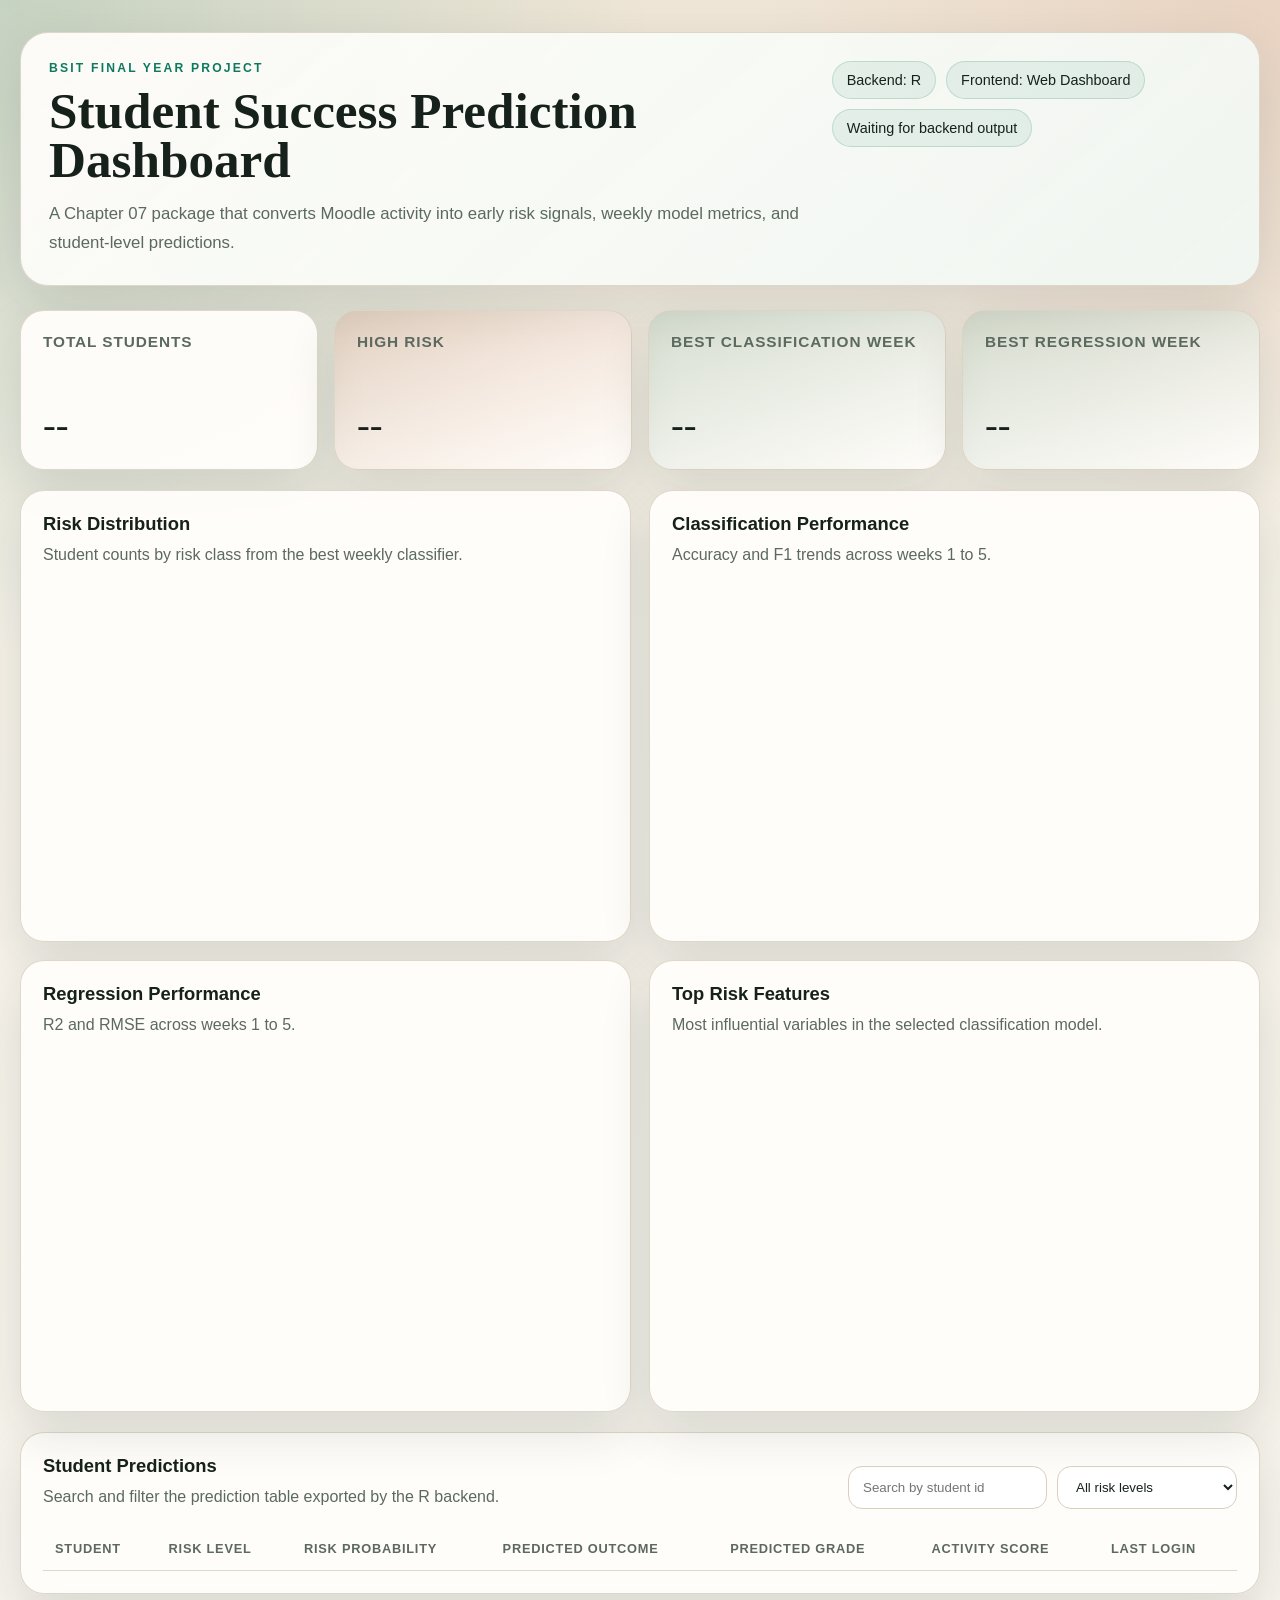
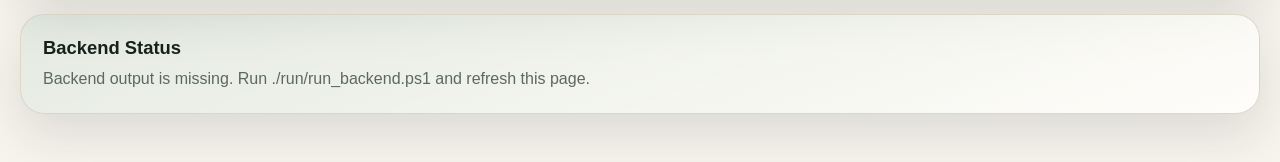
==== labook-code-main/fyp-ch07-prediction/frontend/index.html @ 8da55d39 "Add Chapter 07 student-prediction FYP package Introduce a self-contained Final Year Project package " ====
<!DOCTYPE html>
<html lang="en">
<head>
    <meta charset="UTF-8">
    <meta name="viewport" content="width=device-width, initial-scale=1.0">
    <title>Student Success Prediction Dashboard</title>
    <link rel="stylesheet" href="css/styles.css">
    <script src="https://cdn.plot.ly/plotly-2.35.2.min.js"></script>
</head>
<body>
    <div class="page-shell">
        <header class="hero">
            <div>
                <p class="eyebrow">BSIT Final Year Project</p>
                <h1>Student Success Prediction Dashboard</h1>
                <p class="hero-copy">
                    A Chapter 07 package that converts Moodle activity into early risk signals,
                    weekly model metrics, and student-level predictions.
                </p>
            </div>
            <div class="hero-meta" id="heroMeta">
                <div class="meta-chip">Backend: R</div>
                <div class="meta-chip">Frontend: Web Dashboard</div>
                <div class="meta-chip" id="generatedAt">Waiting for backend output</div>
            </div>
        </header>

        <main>
            <section class="stats-grid" id="statsGrid">
                <article class="stat-card">
                    <h2>Total Students</h2>
                    <p class="stat-value" id="totalStudents">--</p>
                </article>
                <article class="stat-card accent-card">
                    <h2>High Risk</h2>
                    <p class="stat-value" id="highRisk">--</p>
                </article>
                <article class="stat-card muted-card">
                    <h2>Best Classification Week</h2>
                    <p class="stat-value" id="bestClassWeek">--</p>
                </article>
                <article class="stat-card muted-card">
                    <h2>Best Regression Week</h2>
                    <p class="stat-value" id="bestRegWeek">--</p>
                </article>
            </section>

            <section class="panel-grid">
                <article class="panel">
                    <div class="panel-heading">
                        <h2>Risk Distribution</h2>
                        <p>Student counts by risk class from the best weekly classifier.</p>
                    </div>
                    <div class="chart" id="riskChart"></div>
                </article>

                <article class="panel">
                    <div class="panel-heading">
                        <h2>Classification Performance</h2>
                        <p>Accuracy and F1 trends across weeks 1 to 5.</p>
                    </div>
                    <div class="chart" id="classificationChart"></div>
                </article>

                <article class="panel">
                    <div class="panel-heading">
                        <h2>Regression Performance</h2>
                        <p>R2 and RMSE across weeks 1 to 5.</p>
                    </div>
                    <div class="chart" id="regressionChart"></div>
                </article>

                <article class="panel">
                    <div class="panel-heading">
                        <h2>Top Risk Features</h2>
                        <p>Most influential variables in the selected classification model.</p>
                    </div>
                    <div class="chart" id="featureChart"></div>
                </article>
            </section>

            <section class="panel wide-panel">
                <div class="panel-heading with-controls">
                    <div>
                        <h2>Student Predictions</h2>
                        <p>Search and filter the prediction table exported by the R backend.</p>
                    </div>
                    <div class="table-controls">
                        <input id="studentSearch" type="search" placeholder="Search by student id">
                        <select id="riskFilter">
                            <option value="all">All risk levels</option>
                            <option value="high">High</option>
                            <option value="medium">Medium</option>
                            <option value="low">Low</option>
                        </select>
                    </div>
                </div>

                <div class="table-wrapper">
                    <table>
                        <thead>
                            <tr>
                                <th>Student</th>
                                <th>Risk Level</th>
                                <th>Risk Probability</th>
                                <th>Predicted Outcome</th>
                                <th>Predicted Grade</th>
                                <th>Activity Score</th>
                                <th>Last Login</th>
                            </tr>
                        </thead>
                        <tbody id="studentsTableBody"></tbody>
                    </table>
                </div>
            </section>

            <section class="panel status-panel" id="statusPanel">
                <h2>Backend Status</h2>
                <p id="statusMessage">Loading dashboard data...</p>
            </section>
        </main>
    </div>

    <script src="js/app.js"></script>
</body>
</html>
---- labook-code-main/fyp-ch07-prediction/frontend/css/styles.css ----
:root {
    --ink: #16211b;
    --paper: #f5f1e8;
    --panel: #fffdfa;
    --line: #d8cfbd;
    --accent: #0d7a5f;
    --accent-soft: #d8efe7;
    --accent-strong: #c24f2a;
    --muted: #5c695f;
    --shadow: rgba(19, 33, 27, 0.12);
}

* {
    box-sizing: border-box;
}

body {
    margin: 0;
    color: var(--ink);
    background:
        radial-gradient(circle at top left, rgba(13, 122, 95, 0.18), transparent 30%),
        radial-gradient(circle at top right, rgba(194, 79, 42, 0.12), transparent 24%),
        linear-gradient(180deg, #efe6d7 0%, var(--paper) 35%, #f7f4ed 100%);
    font-family: "Trebuchet MS", "Segoe UI", sans-serif;
}

.page-shell {
    max-width: 1400px;
    margin: 0 auto;
    padding: 32px 20px 48px;
}

.hero {
    display: grid;
    grid-template-columns: minmax(0, 1.9fr) minmax(280px, 1fr);
    gap: 24px;
    align-items: start;
    margin-bottom: 24px;
    padding: 28px;
    border: 1px solid rgba(216, 207, 189, 0.8);
    border-radius: 28px;
    background: linear-gradient(140deg, rgba(255, 253, 250, 0.95), rgba(240, 247, 243, 0.92));
    box-shadow: 0 20px 60px var(--shadow);
}

.eyebrow {
    margin: 0 0 12px;
    letter-spacing: 0.18em;
    text-transform: uppercase;
    font-size: 0.76rem;
    color: var(--accent);
    font-weight: 700;
}

.hero h1 {
    margin: 0;
    font-family: Georgia, "Times New Roman", serif;
    font-size: clamp(2.2rem, 4vw, 4rem);
    line-height: 0.95;
}

.hero-copy {
    max-width: 760px;
    margin: 16px 0 0;
    color: var(--muted);
    font-size: 1.05rem;
    line-height: 1.7;
}

.hero-meta {
    display: flex;
    flex-wrap: wrap;
    gap: 10px;
    justify-content: flex-start;
}

.meta-chip {
    padding: 10px 14px;
    border-radius: 999px;
    border: 1px solid rgba(13, 122, 95, 0.18);
    background: rgba(13, 122, 95, 0.08);
    font-size: 0.9rem;
}

.stats-grid {
    display: grid;
    grid-template-columns: repeat(4, minmax(0, 1fr));
    gap: 16px;
    margin-bottom: 20px;
}

.stat-card,
.panel {
    border-radius: 24px;
    border: 1px solid rgba(216, 207, 189, 0.8);
    background: rgba(255, 253, 250, 0.96);
    box-shadow: 0 20px 50px var(--shadow);
}

.stat-card {
    padding: 22px;
    min-height: 160px;
    display: flex;
    flex-direction: column;
    justify-content: space-between;
}

.stat-card h2 {
    margin: 0;
    font-size: 0.96rem;
    text-transform: uppercase;
    letter-spacing: 0.06em;
    color: var(--muted);
}

.stat-value {
    margin: 18px 0 0;
    font-size: clamp(2rem, 3vw, 3rem);
    font-family: Georgia, "Times New Roman", serif;
}

.accent-card {
    background: linear-gradient(160deg, rgba(194, 79, 42, 0.14), rgba(255, 253, 250, 0.95));
}

.muted-card {
    background: linear-gradient(160deg, rgba(13, 122, 95, 0.12), rgba(255, 253, 250, 0.95));
}

.panel-grid {
    display: grid;
    grid-template-columns: repeat(2, minmax(0, 1fr));
    gap: 18px;
    margin-bottom: 20px;
}

.panel {
    padding: 22px;
}

.panel-heading {
    margin-bottom: 12px;
}

.panel-heading h2,
.status-panel h2 {
    margin: 0;
    font-size: 1.15rem;
}

.panel-heading p,
.status-panel p {
    margin: 8px 0 0;
    color: var(--muted);
    line-height: 1.5;
}

.chart {
    min-height: 340px;
}

.wide-panel {
    margin-bottom: 20px;
}

.with-controls {
    display: flex;
    justify-content: space-between;
    align-items: end;
    gap: 16px;
}

.table-controls {
    display: flex;
    gap: 10px;
    flex-wrap: wrap;
}

.table-controls input,
.table-controls select {
    min-width: 180px;
    padding: 12px 14px;
    border-radius: 14px;
    border: 1px solid var(--line);
    background: #fff;
    color: var(--ink);
}

.table-wrapper {
    overflow-x: auto;
    margin-top: 18px;
}

table {
    width: 100%;
    border-collapse: collapse;
}

th,
td {
    padding: 14px 12px;
    border-bottom: 1px solid rgba(216, 207, 189, 0.8);
    text-align: left;
    font-size: 0.95rem;
}

th {
    font-size: 0.8rem;
    letter-spacing: 0.06em;
    text-transform: uppercase;
    color: var(--muted);
}

tbody tr:hover {
    background: rgba(13, 122, 95, 0.05);
}

.risk-pill {
    display: inline-flex;
    align-items: center;
    justify-content: center;
    min-width: 78px;
    padding: 6px 10px;
    border-radius: 999px;
    font-size: 0.82rem;
    font-weight: 700;
    text-transform: capitalize;
}

.risk-high {
    color: #7d240c;
    background: rgba(194, 79, 42, 0.18);
}

.risk-medium {
    color: #8a6500;
    background: rgba(235, 195, 69, 0.24);
}

.risk-low {
    color: #0a614c;
    background: rgba(13, 122, 95, 0.16);
}

.status-panel {
    background: linear-gradient(160deg, rgba(13, 122, 95, 0.08), rgba(255, 253, 250, 0.96));
}

@media (max-width: 1080px) {
    .stats-grid,
    .panel-grid {
        grid-template-columns: repeat(2, minmax(0, 1fr));
    }

    .hero,
    .with-controls {
        grid-template-columns: 1fr;
        display: grid;
    }
}

@media (max-width: 720px) {
    .page-shell {
        padding: 18px 14px 32px;
    }

    .stats-grid,
    .panel-grid {
        grid-template-columns: 1fr;
    }

    .hero,
    .panel,
    .stat-card {
        border-radius: 20px;
        padding: 18px;
    }

    .table-controls input,
    .table-controls select {
        width: 100%;
    }
}
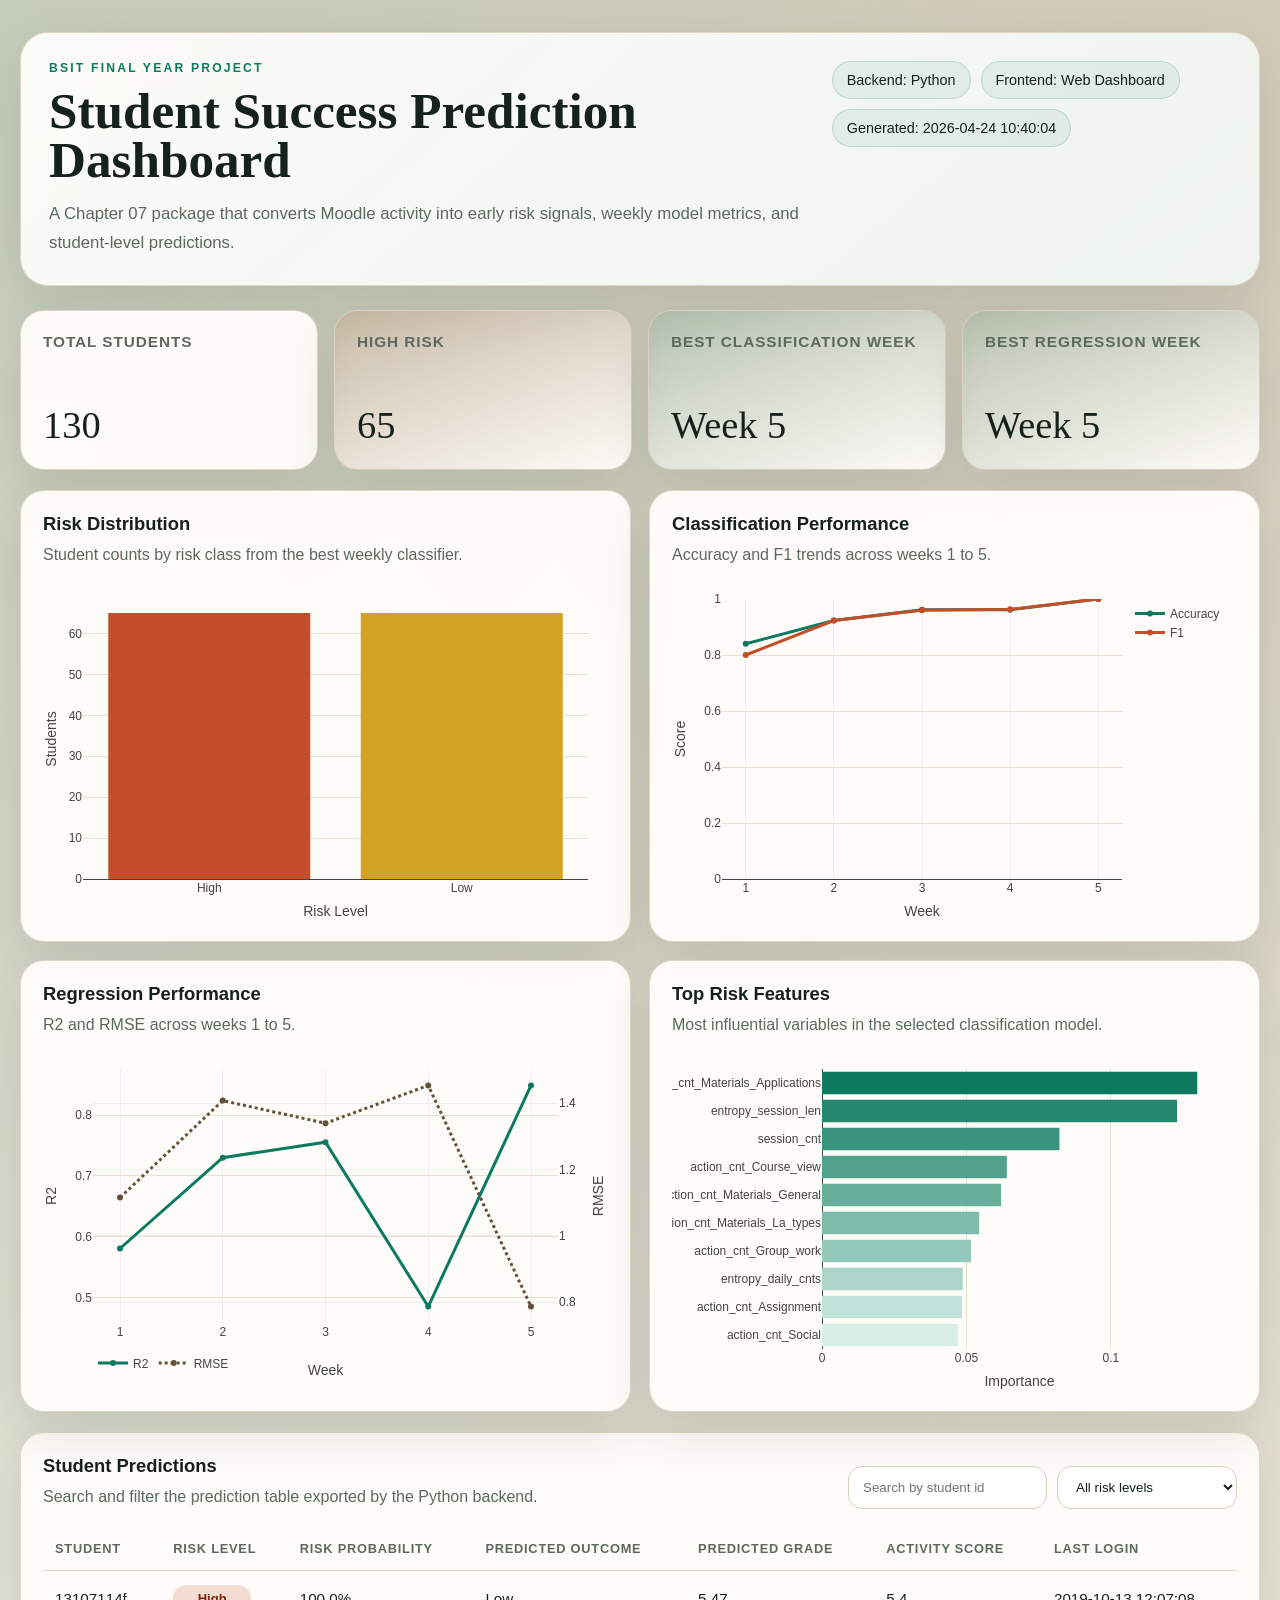
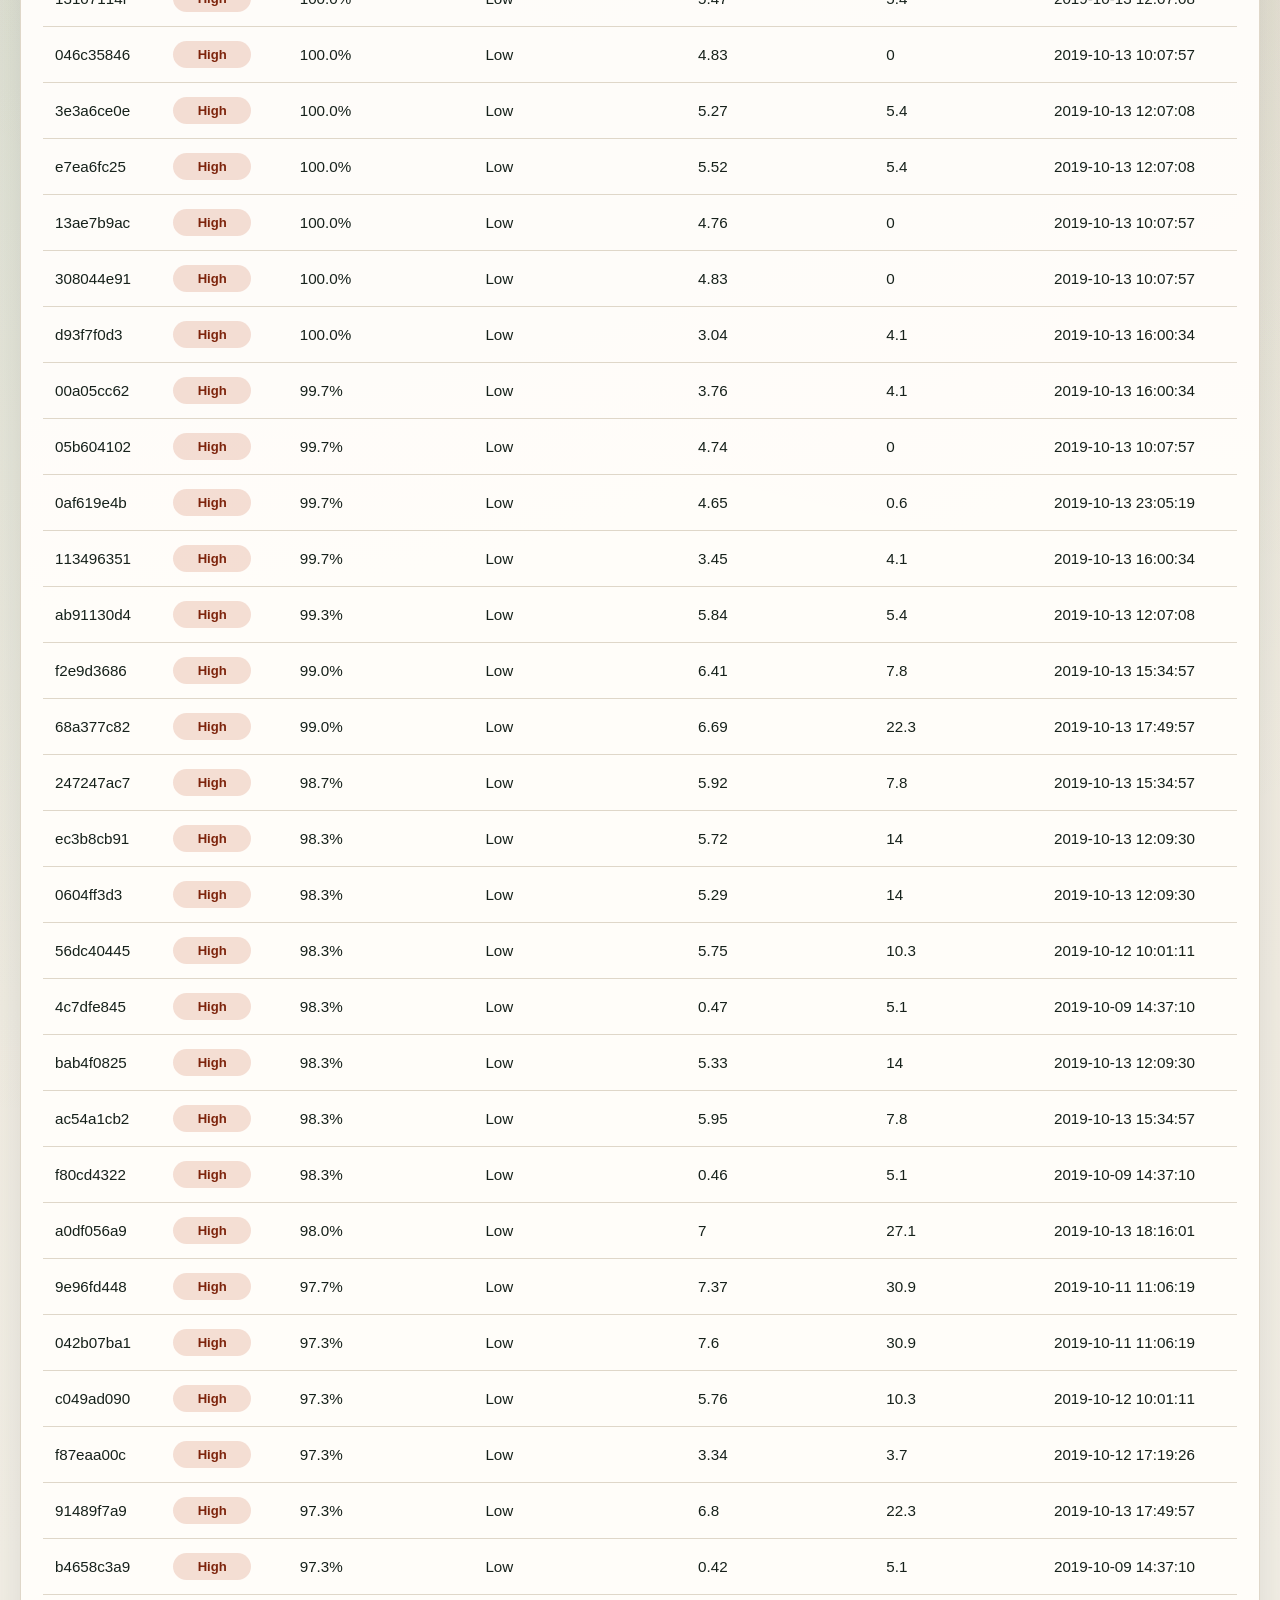
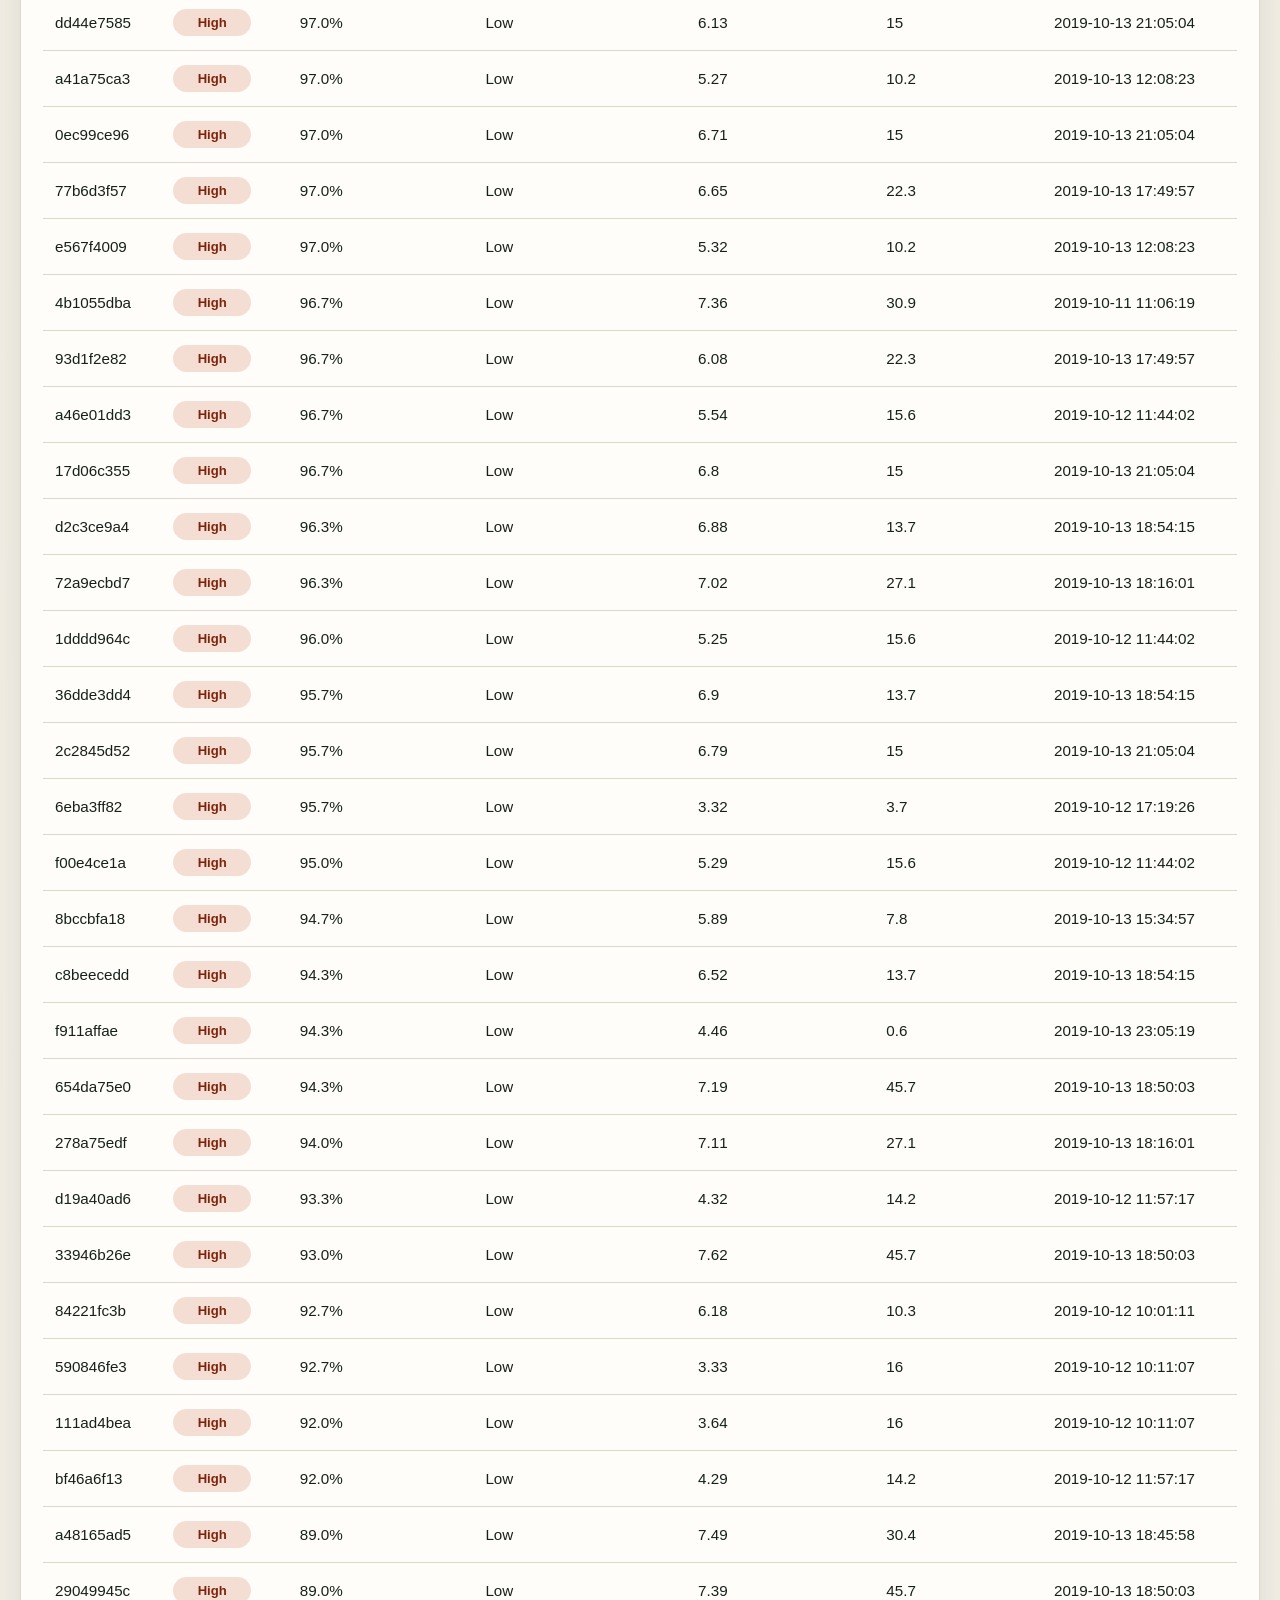
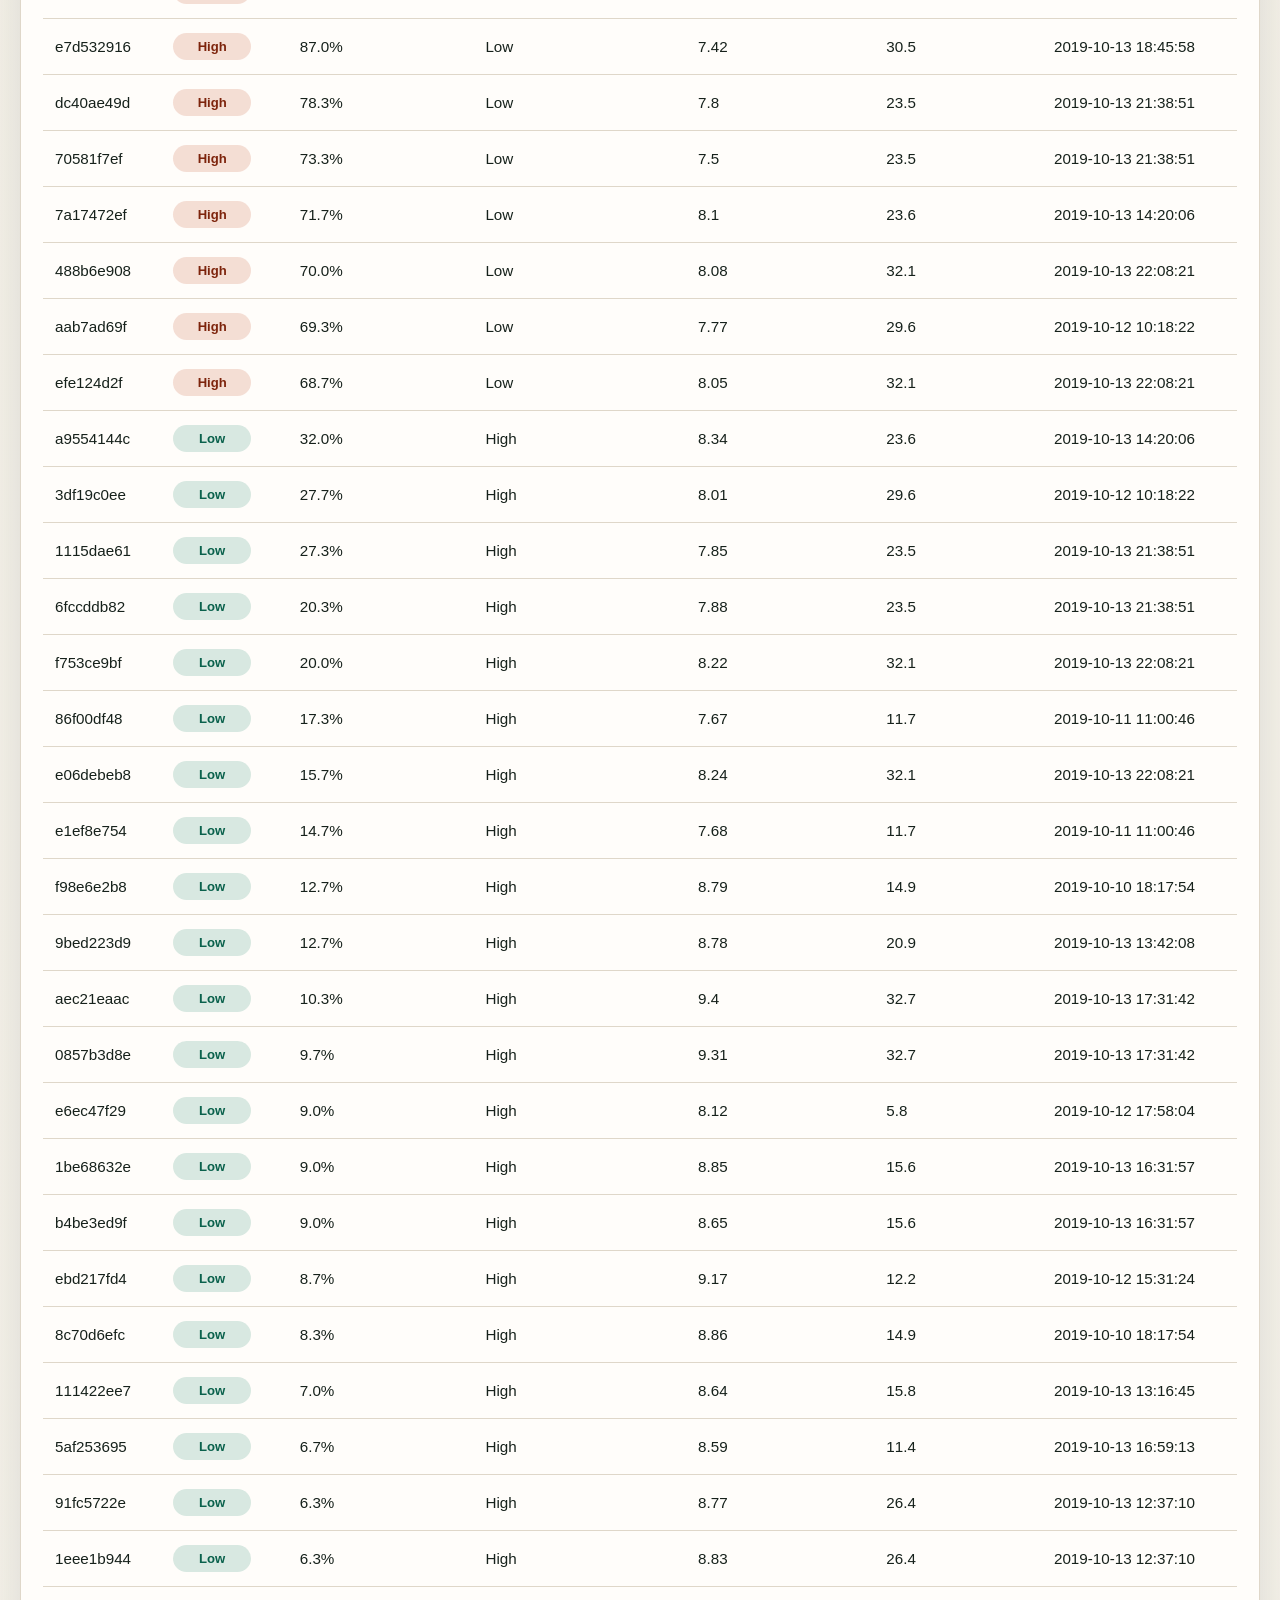
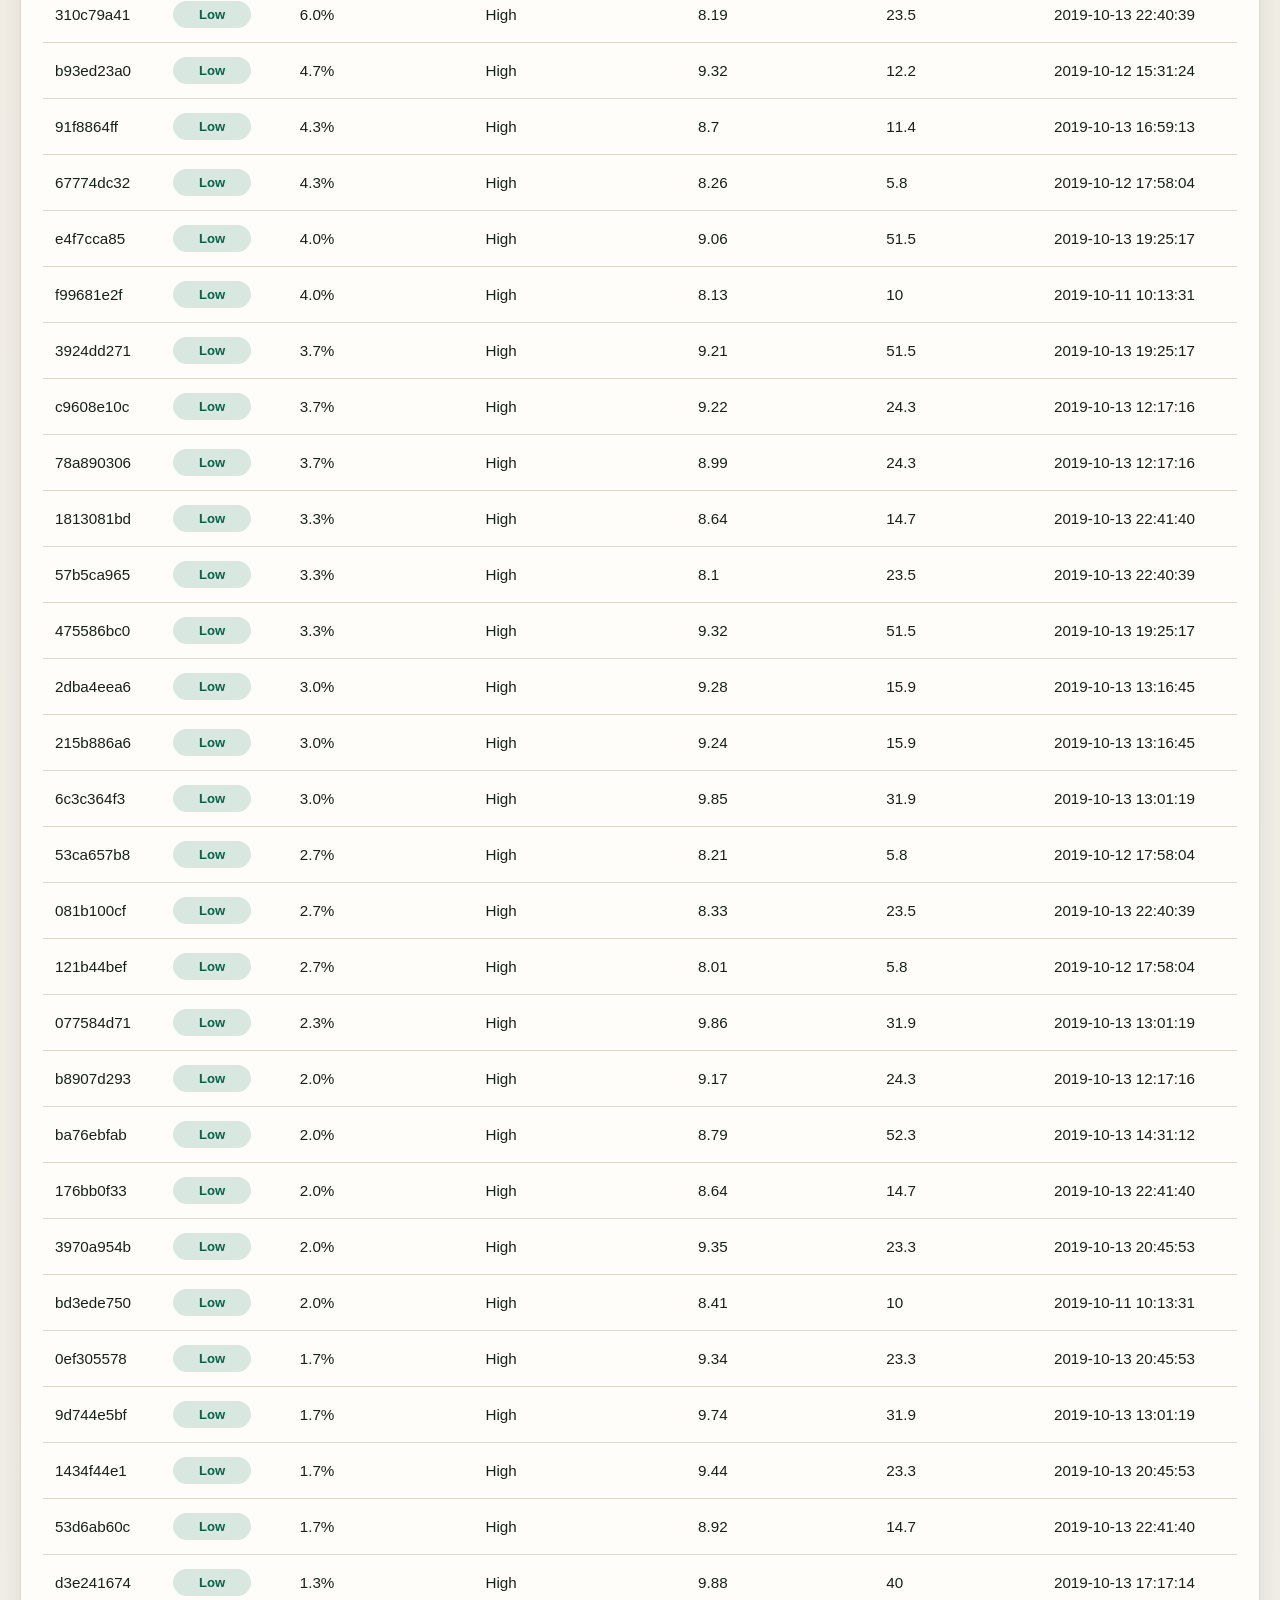
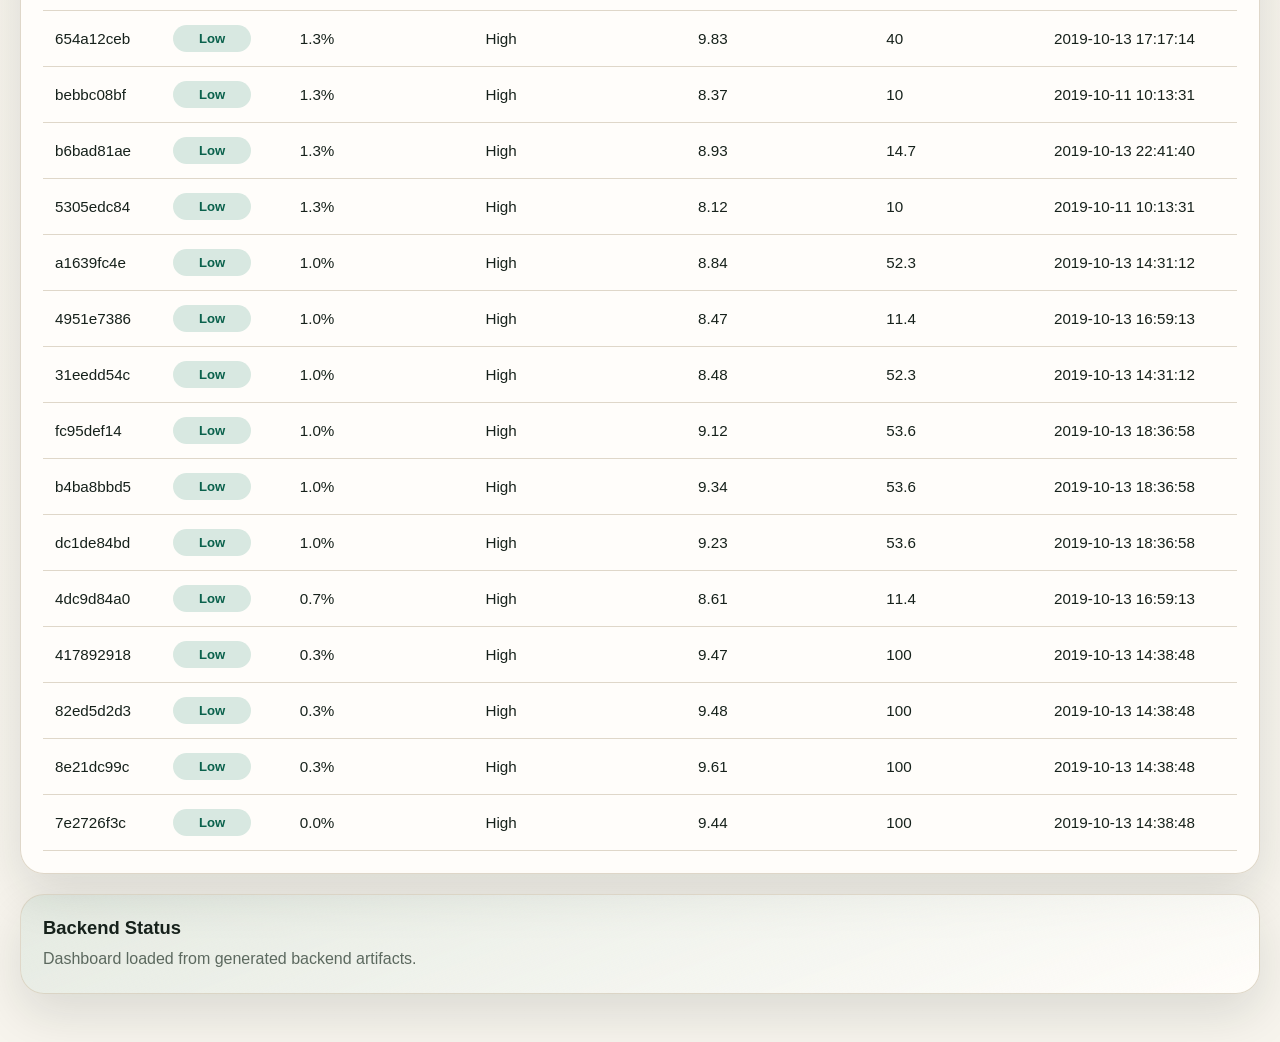
==== commit 3e14ddd0: "noop" ====
--- a/labook-code-main/fyp-ch07-prediction/frontend/index.html
+++ b/labook-code-main/fyp-ch07-prediction/frontend/index.html
@@ -19,7 +19,7 @@
                 </p>
             </div>
             <div class="hero-meta" id="heroMeta">
-                <div class="meta-chip">Backend: R</div>
+                <div class="meta-chip">Backend: Python</div>
                 <div class="meta-chip">Frontend: Web Dashboard</div>
                 <div class="meta-chip" id="generatedAt">Waiting for backend output</div>
             </div>
@@ -83,7 +83,7 @@
                 <div class="panel-heading with-controls">
                     <div>
                         <h2>Student Predictions</h2>
-                        <p>Search and filter the prediction table exported by the R backend.</p>
+                        <p>Search and filter the prediction table exported by the Python backend.</p>
                     </div>
                     <div class="table-controls">
                         <input id="studentSearch" type="search" placeholder="Search by student id">
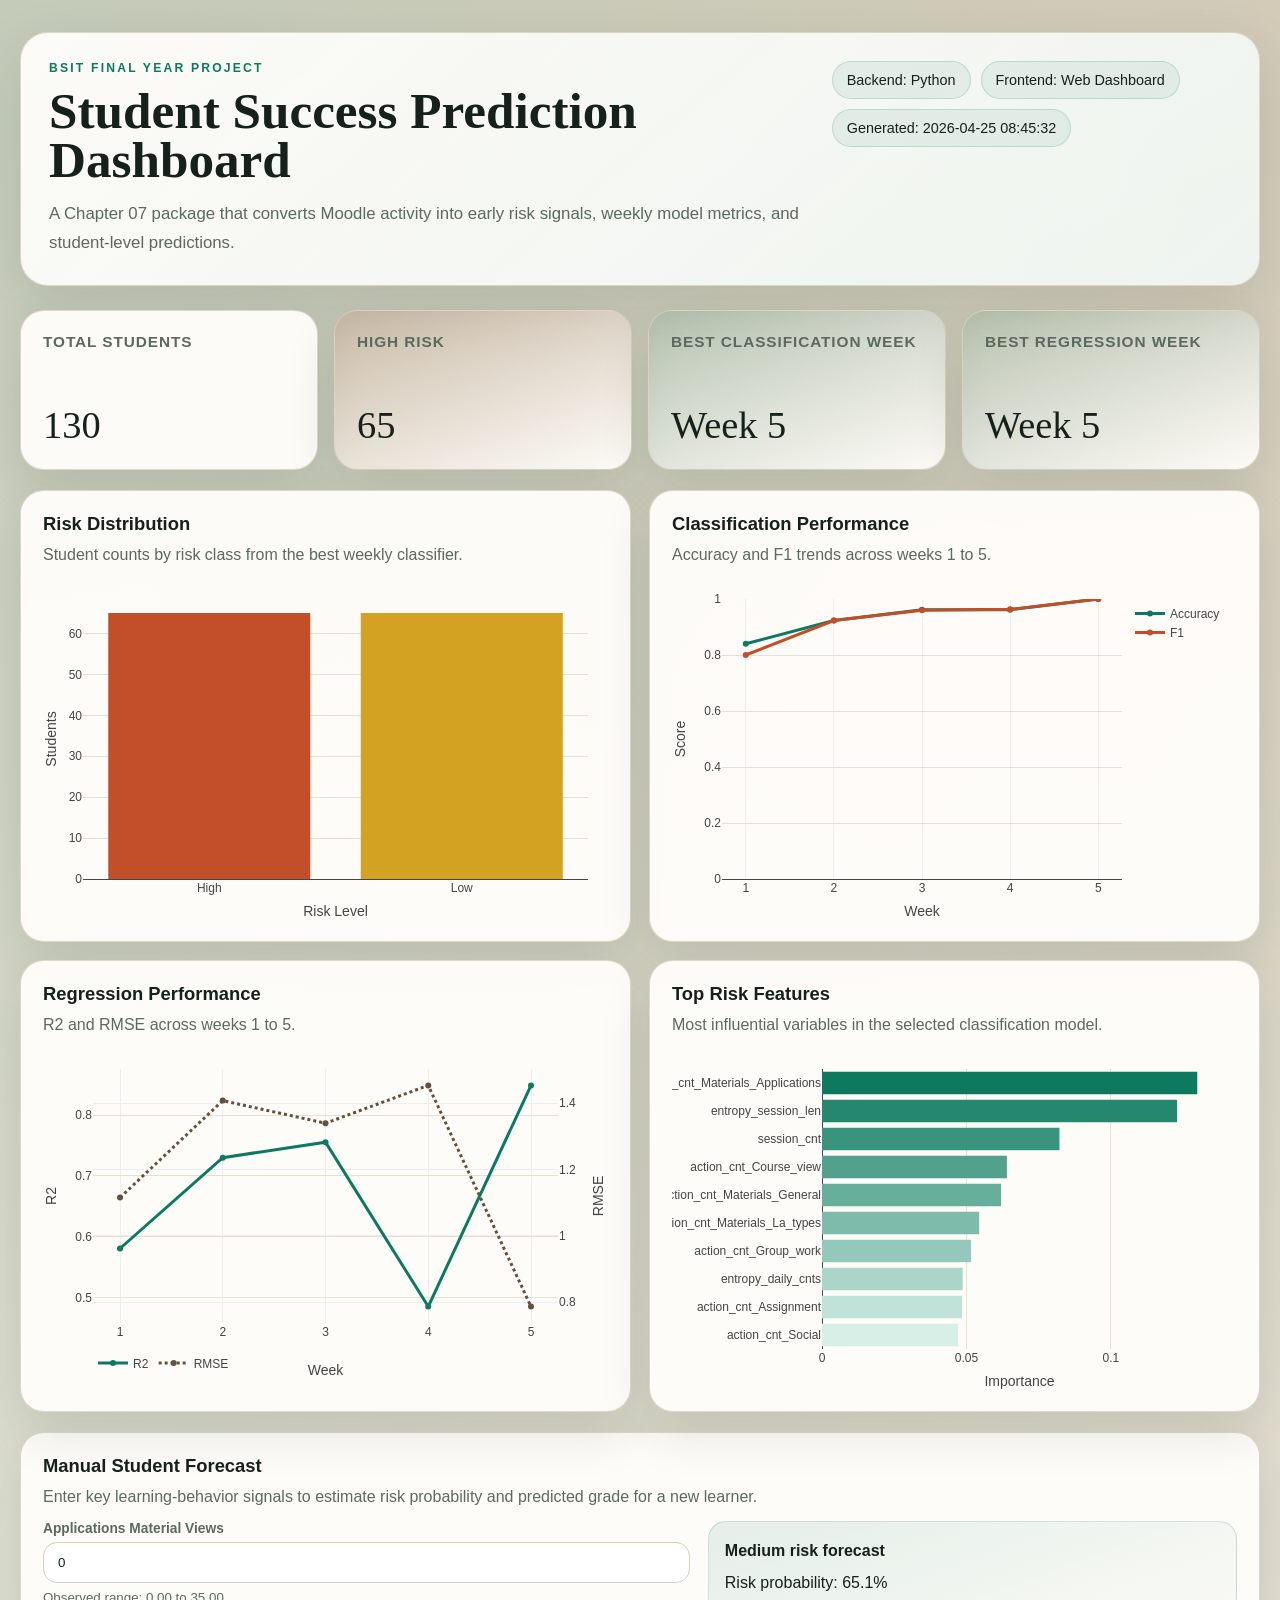
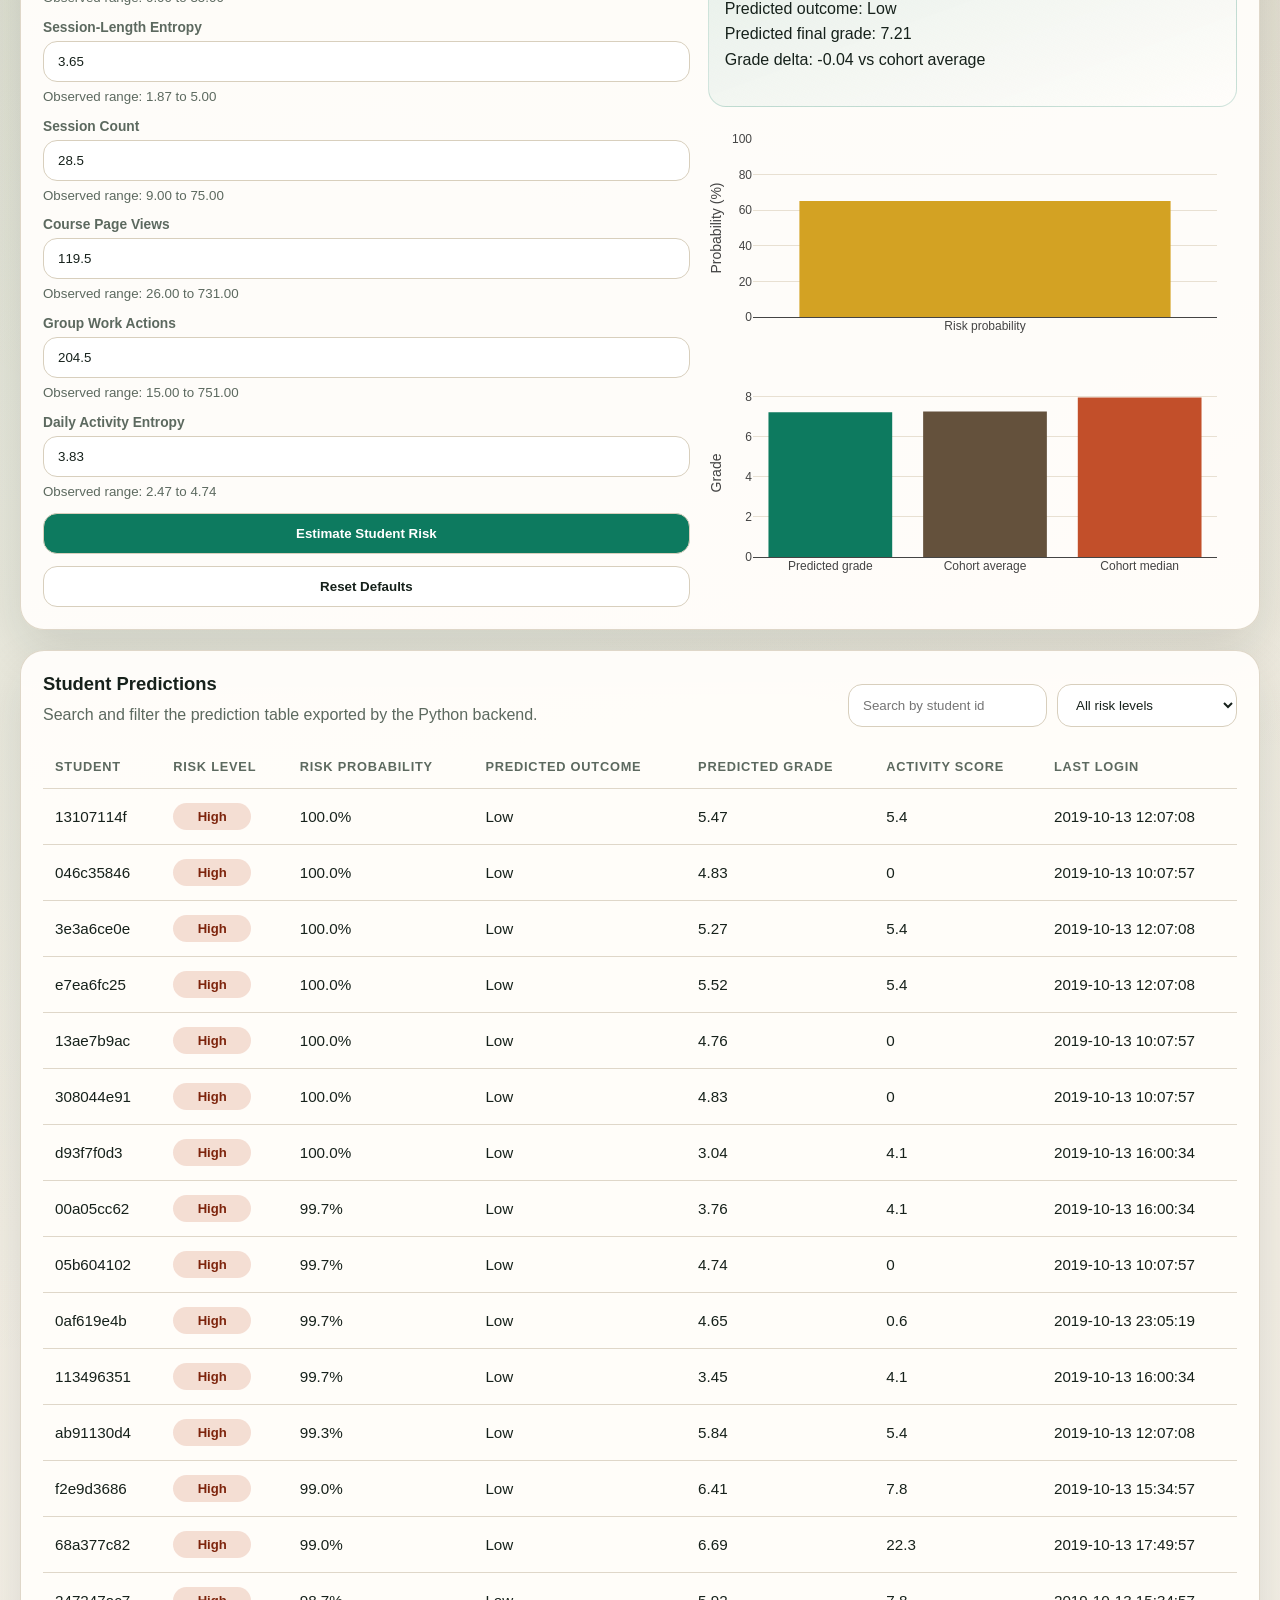
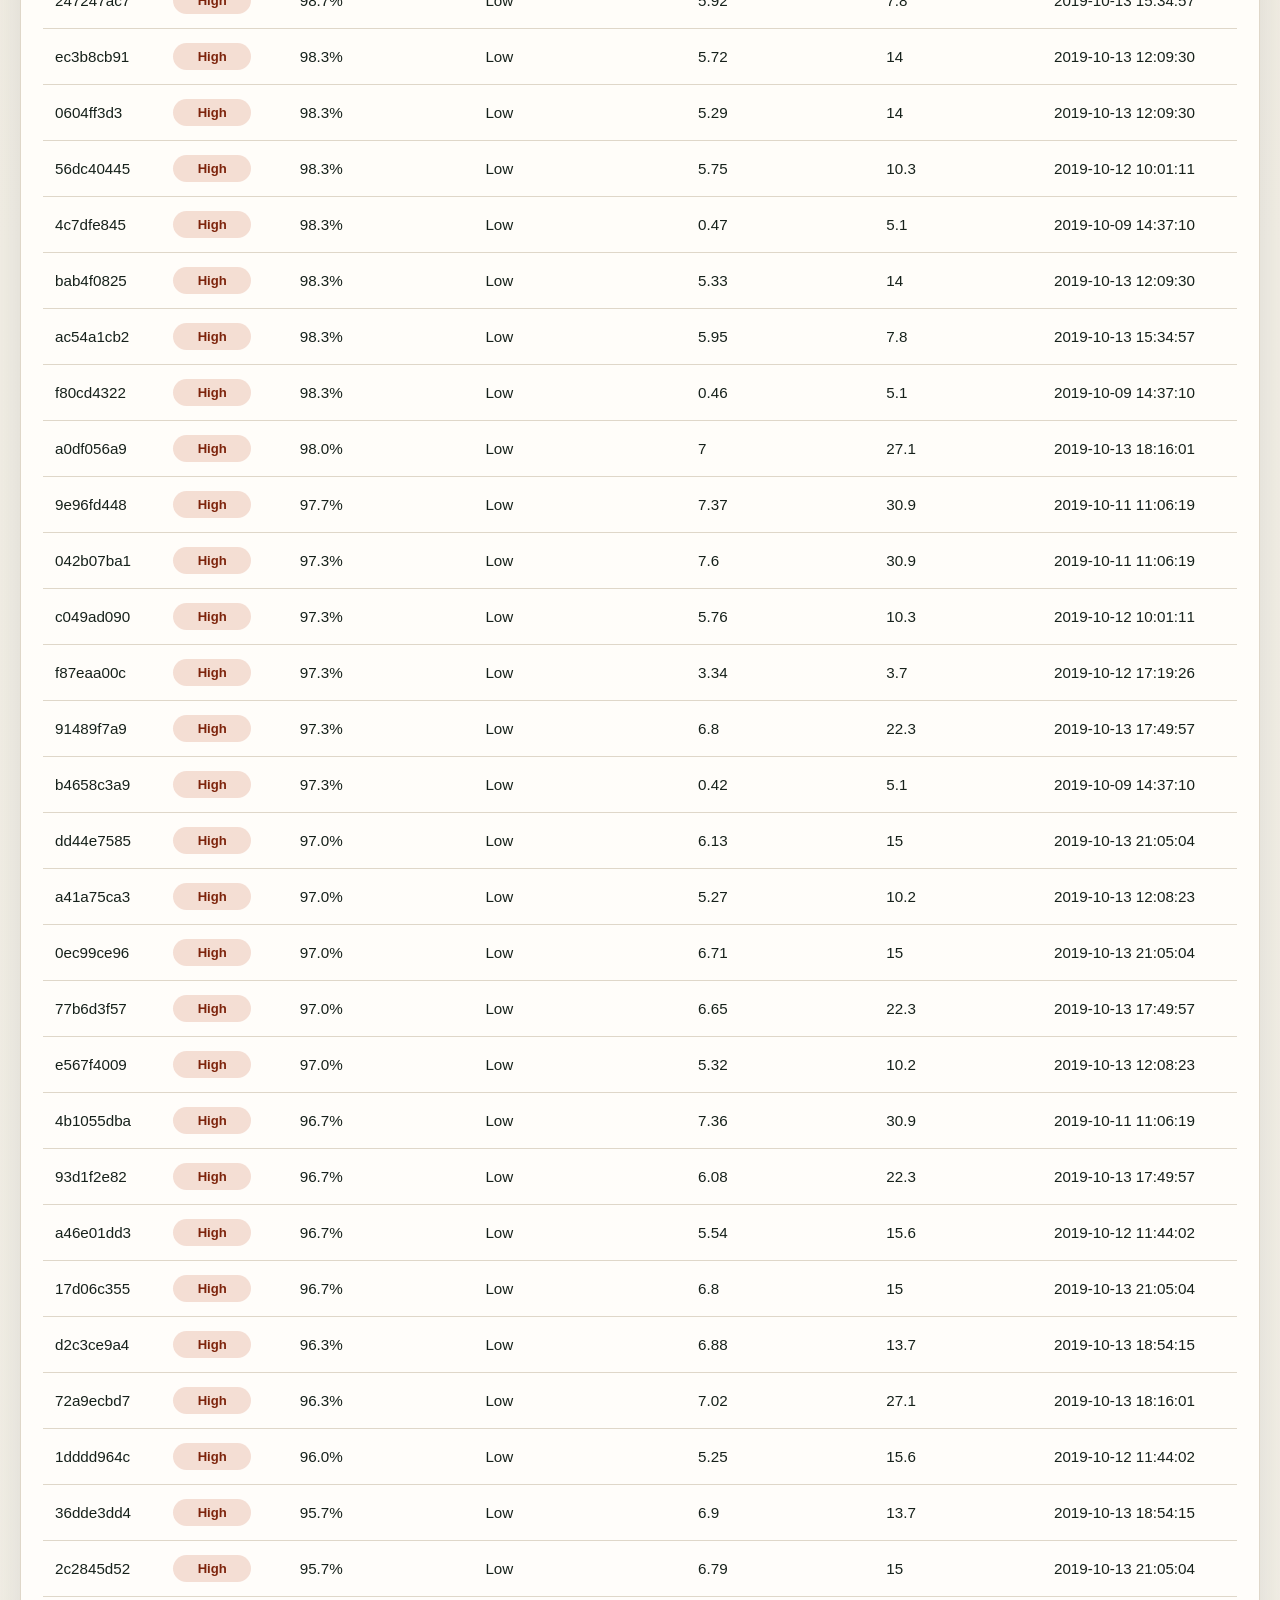
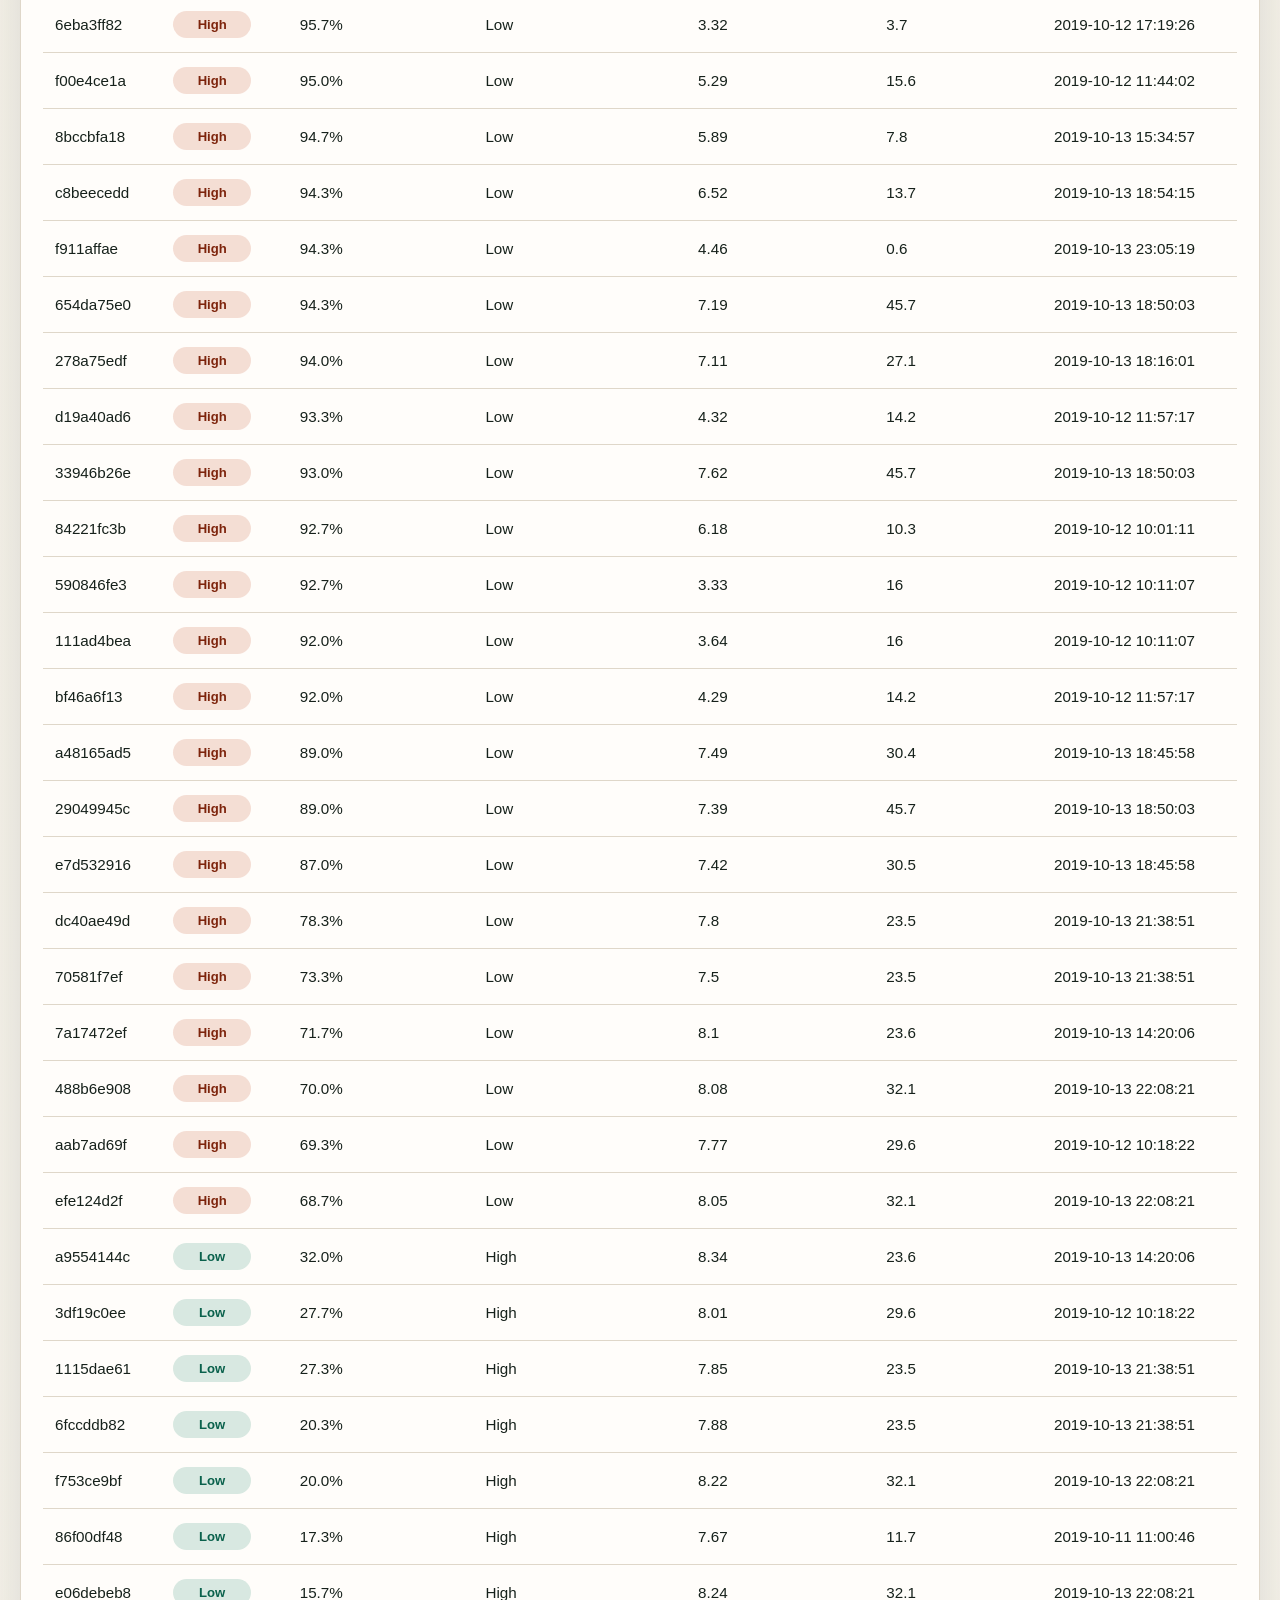
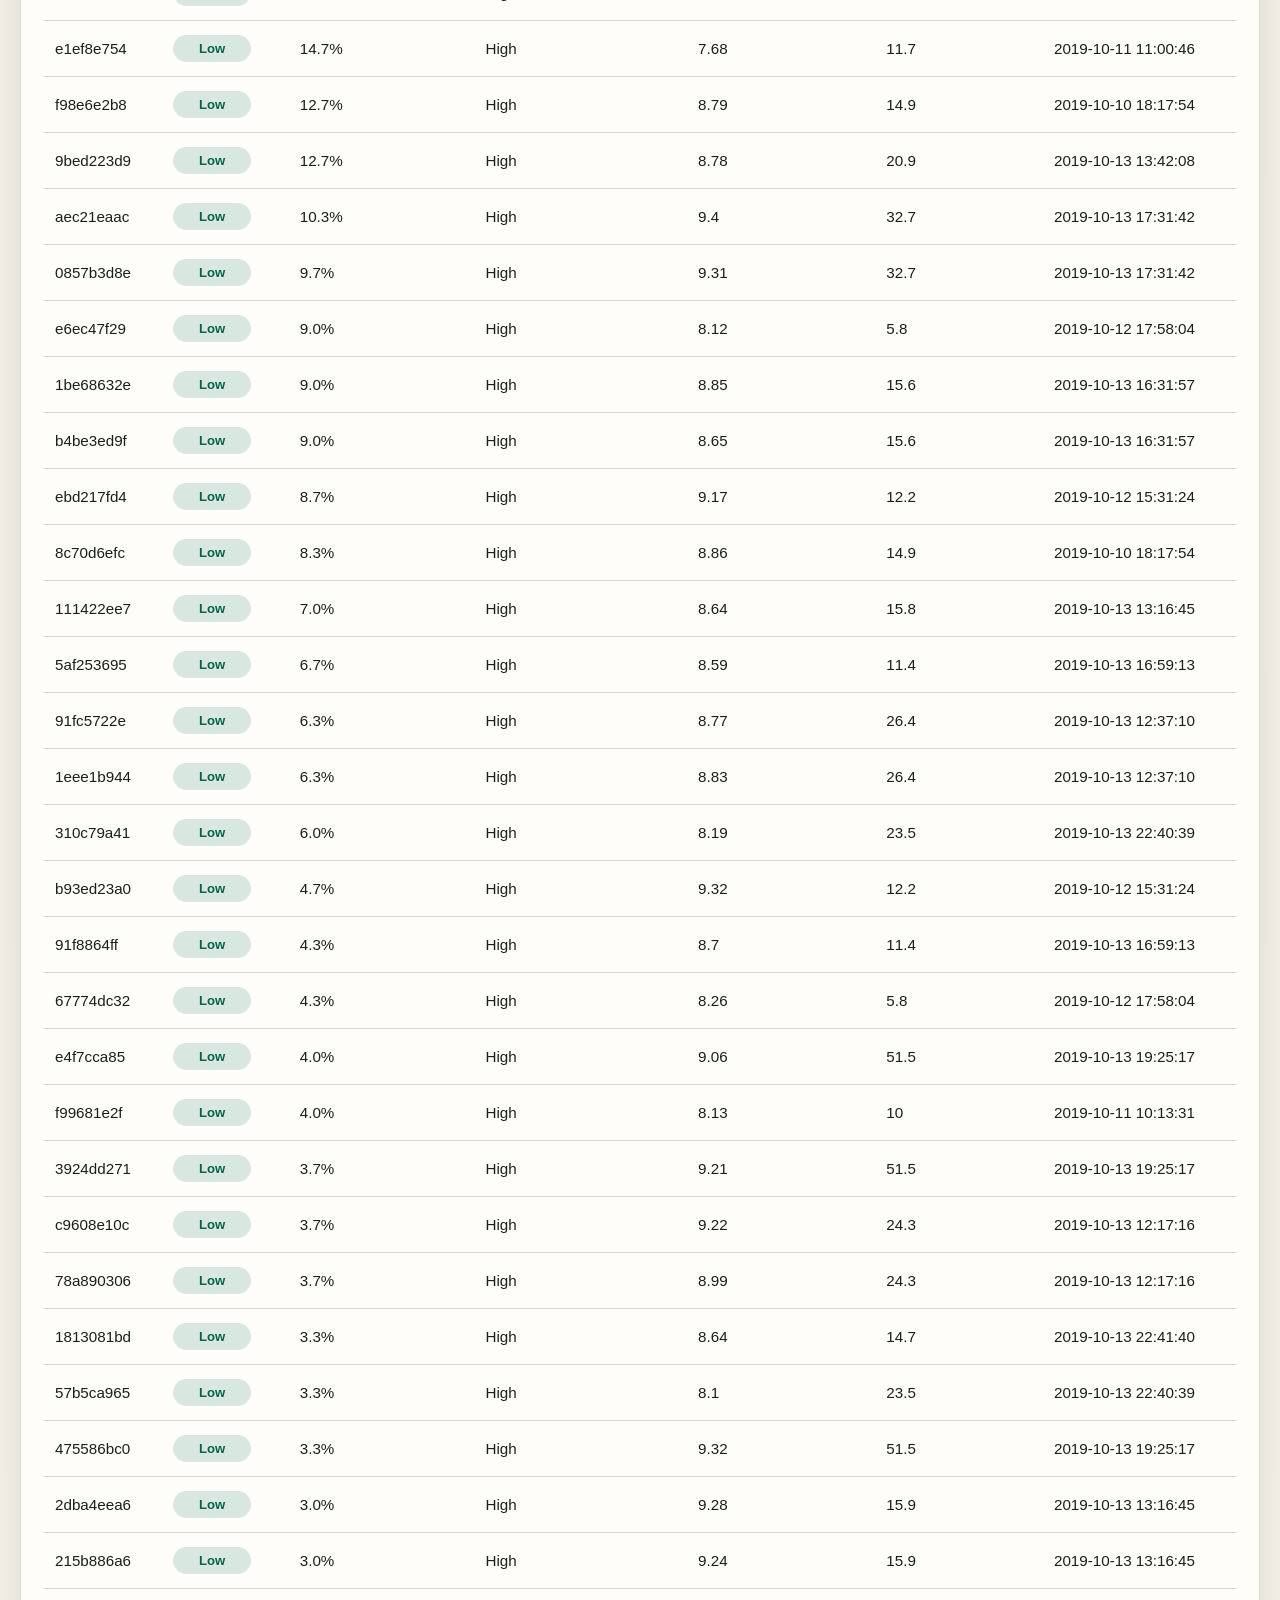
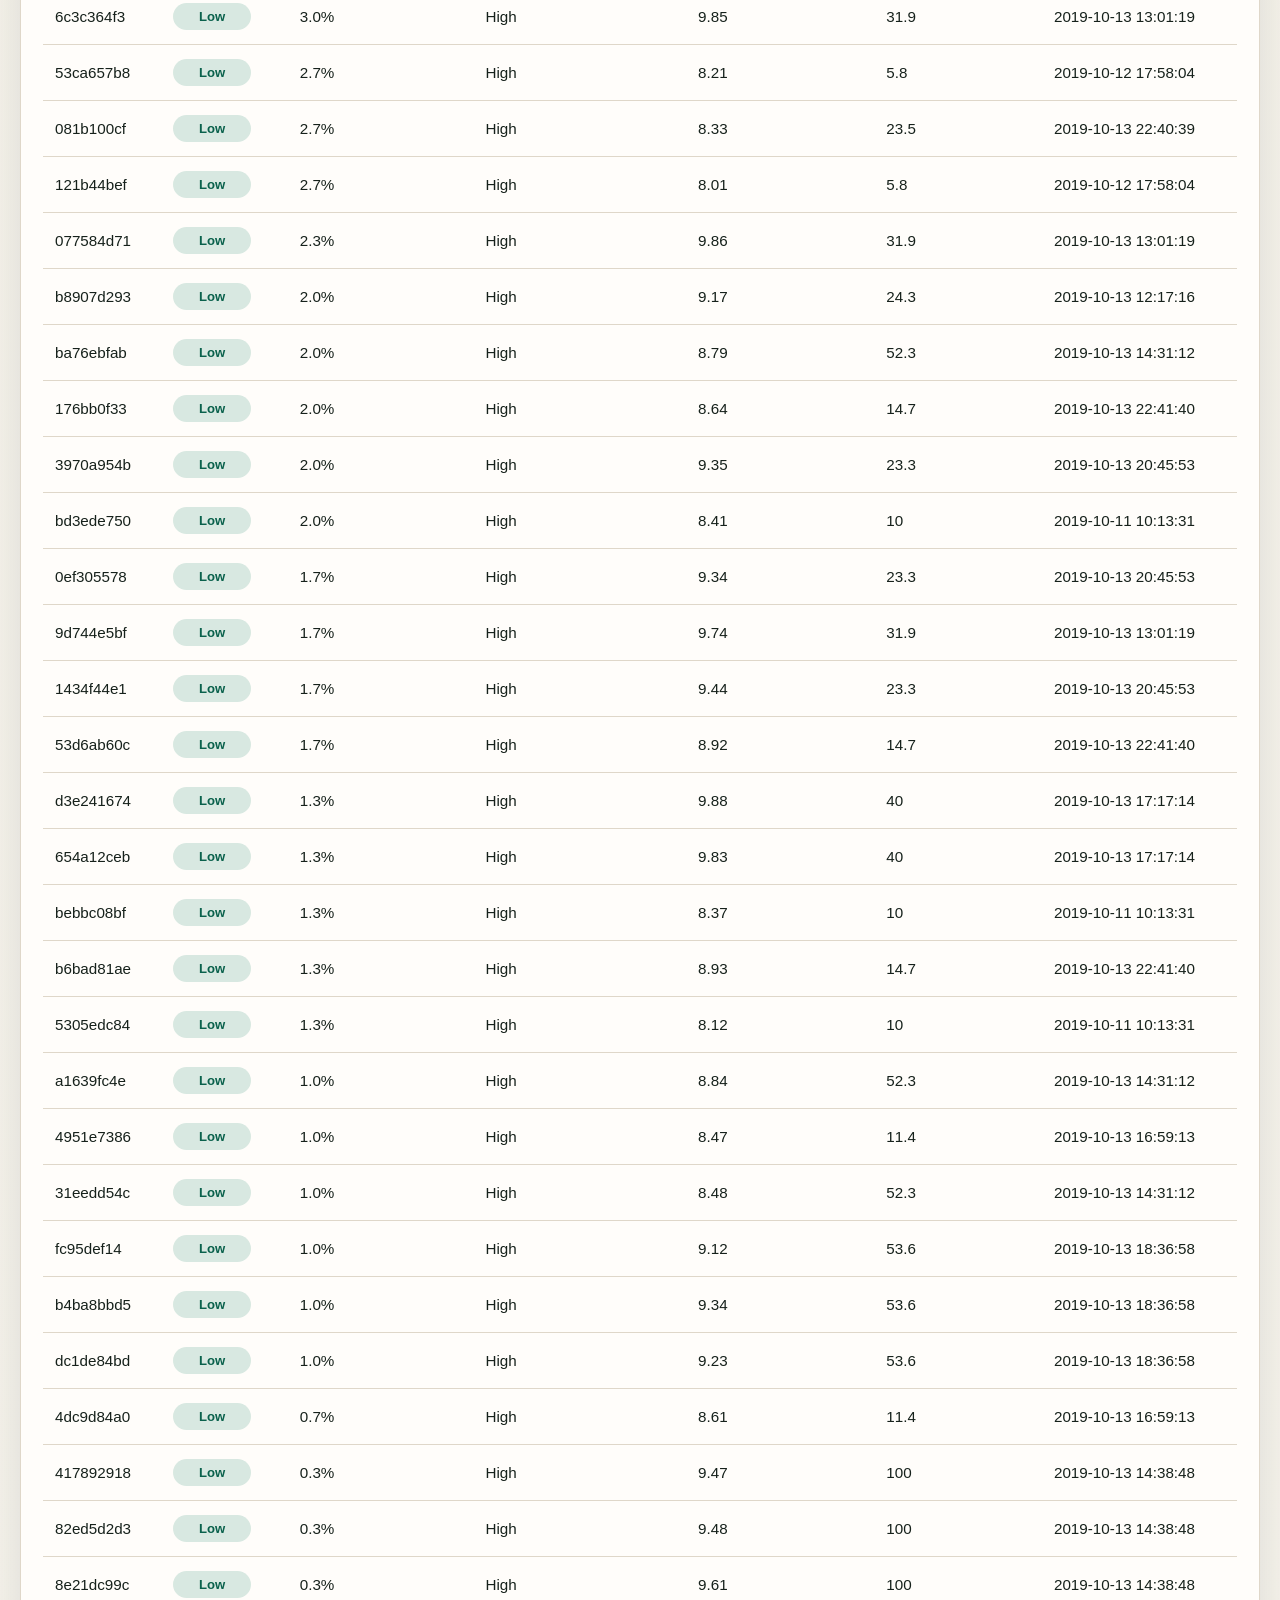
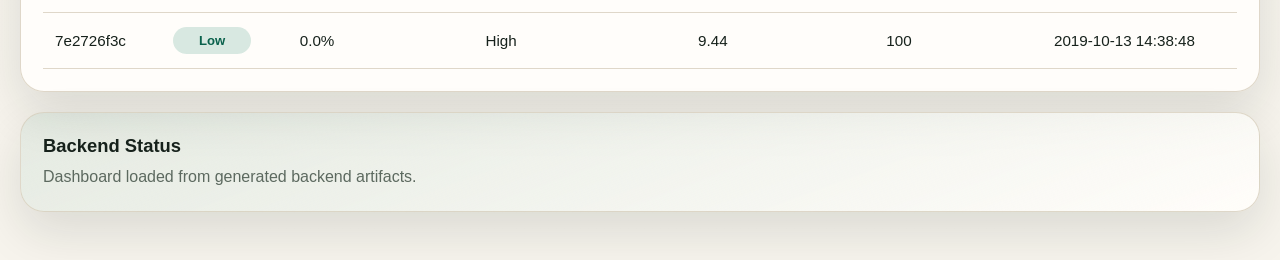
==== commit be6b0e97: "." ====
--- a/labook-code-main/fyp-ch07-prediction/frontend/index.html
+++ b/labook-code-main/fyp-ch07-prediction/frontend/index.html
@@ -79,6 +79,21 @@
                 </article>
             </section>
 
+            <section class="panel manual-panel">
+                <div class="panel-heading">
+                    <h2>Manual Student Forecast</h2>
+                    <p>Enter key learning-behavior signals to estimate risk probability and predicted grade for a new learner.</p>
+                </div>
+                <div class="manual-layout">
+                    <form id="manualInputForm" class="input-grid"></form>
+                    <div class="manual-output">
+                        <div class="result-card" id="manualSummary">Awaiting manual input.</div>
+                        <div class="chart compact-chart" id="manualRiskChart"></div>
+                        <div class="chart compact-chart" id="manualGradeChart"></div>
+                    </div>
+                </div>
+            </section>
+
             <section class="panel wide-panel">
                 <div class="panel-heading with-controls">
                     <div>
--- a/labook-code-main/fyp-ch07-prediction/frontend/css/styles.css
+++ b/labook-code-main/fyp-ch07-prediction/frontend/css/styles.css
@@ -159,6 +159,83 @@
     min-height: 340px;
 }
 
+.compact-chart {
+    min-height: 220px;
+}
+
+.manual-panel {
+    margin-bottom: 20px;
+}
+
+.manual-layout {
+    display: grid;
+    grid-template-columns: minmax(0, 1.1fr) minmax(280px, 0.9fr);
+    gap: 18px;
+}
+
+.input-grid {
+    display: grid;
+    gap: 12px;
+    align-content: start;
+}
+
+.input-field {
+    display: grid;
+    gap: 6px;
+}
+
+.input-field label {
+    font-size: 0.86rem;
+    color: var(--muted);
+    font-weight: 700;
+}
+
+.input-field small {
+    color: var(--muted);
+    line-height: 1.4;
+}
+
+.input-grid input,
+.input-grid button {
+    padding: 12px 14px;
+    border-radius: 14px;
+    border: 1px solid var(--line);
+    background: #fff;
+    color: var(--ink);
+}
+
+.input-grid button {
+    cursor: pointer;
+    font-weight: 700;
+    background: var(--accent);
+    color: #fff;
+}
+
+.input-grid button.secondary {
+    background: #fff;
+    color: var(--ink);
+}
+
+.manual-output {
+    display: grid;
+    gap: 12px;
+}
+
+.result-card {
+    min-height: 120px;
+    padding: 16px;
+    border-radius: 18px;
+    background: linear-gradient(160deg, rgba(13, 122, 95, 0.1), rgba(255, 253, 250, 0.96));
+    border: 1px solid rgba(13, 122, 95, 0.18);
+    line-height: 1.6;
+}
+
+.result-card strong {
+    display: block;
+    margin-bottom: 6px;
+    font-size: 1rem;
+}
+
 .wide-panel {
     margin-bottom: 20px;
 }
@@ -252,6 +329,7 @@
         grid-template-columns: repeat(2, minmax(0, 1fr));
     }
 
+    .manual-layout,
     .hero,
     .with-controls {
         grid-template-columns: 1fr;
